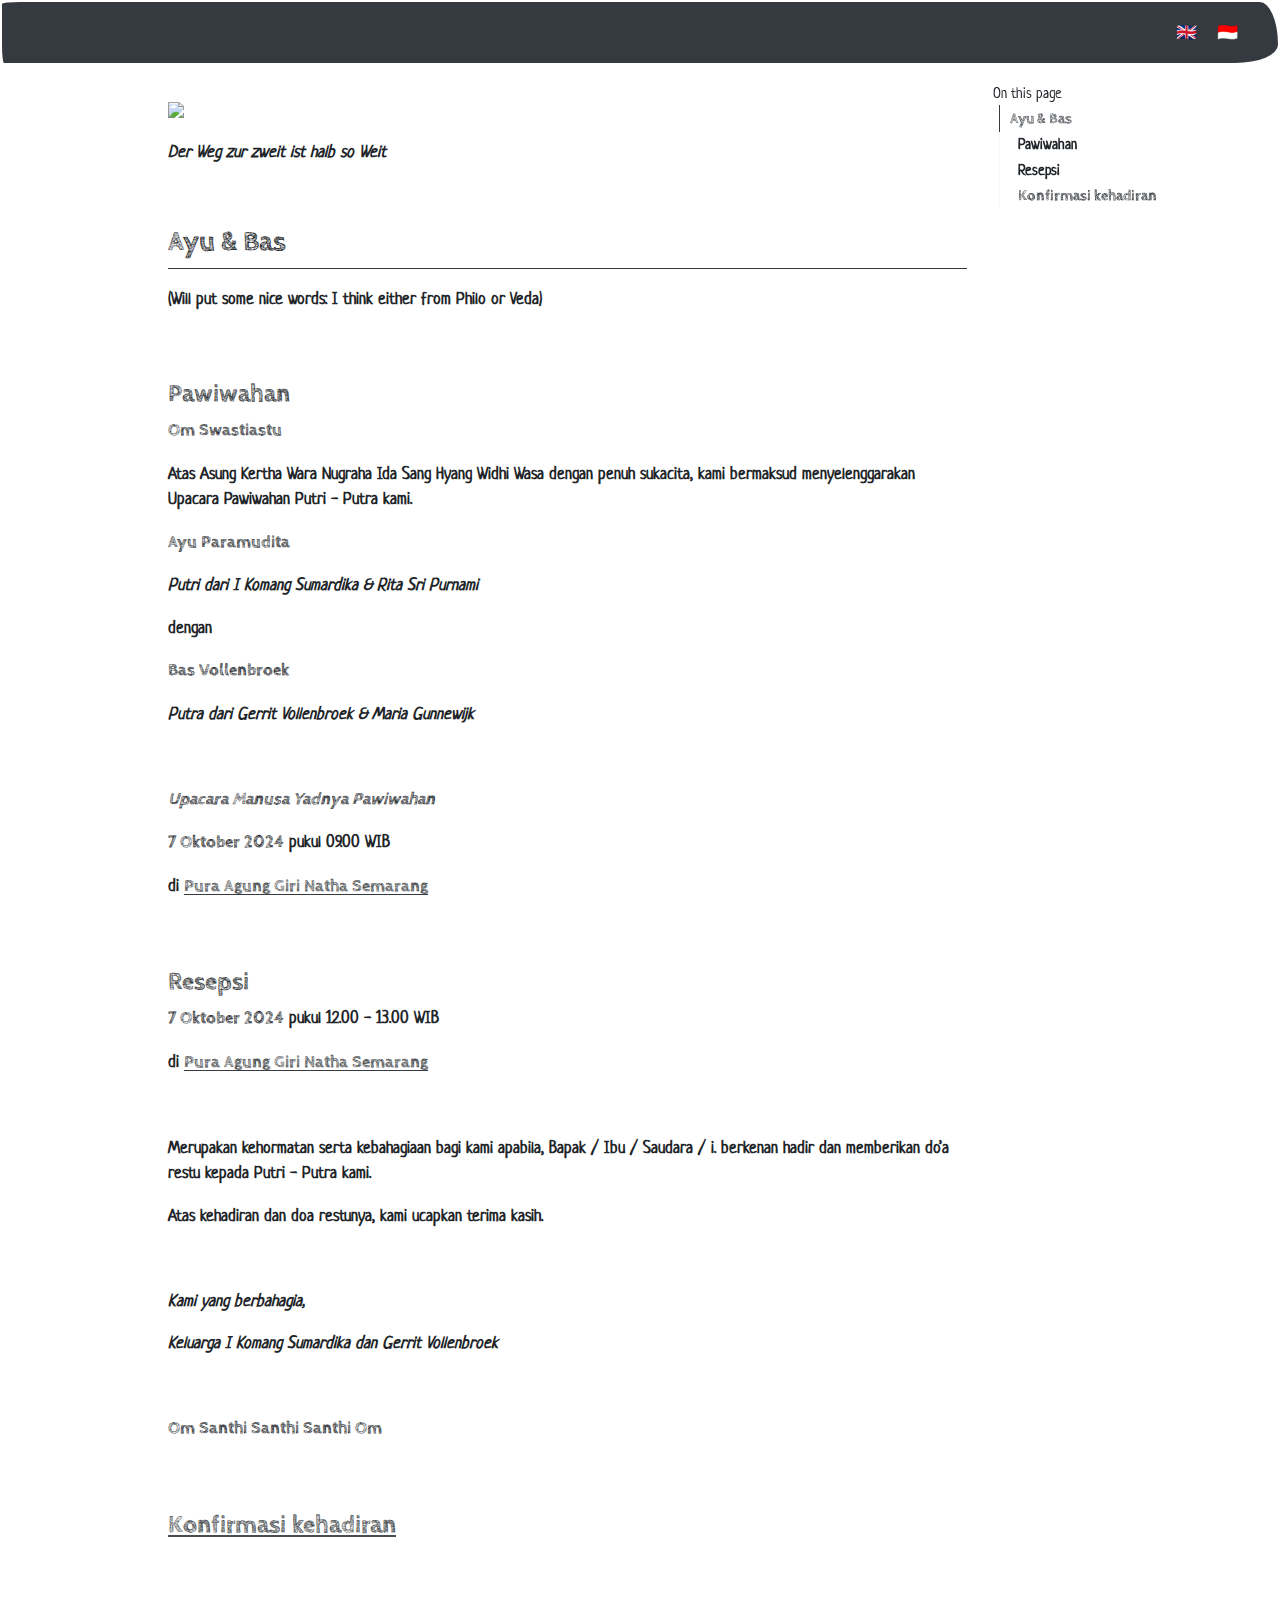
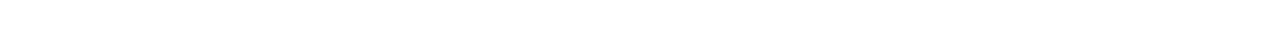
==== index.html @ a416c146 "Built site for gh-pages" ====
<html xmlns="http://www.w3.org/1999/xhtml">    
  <head>      
    <title>Redirect to bahasa.html</title>      
    <meta http-equiv="refresh" content="0;URL='bahasa.html'" />    
  </head>    
  <body> 
  </body>  
</html>
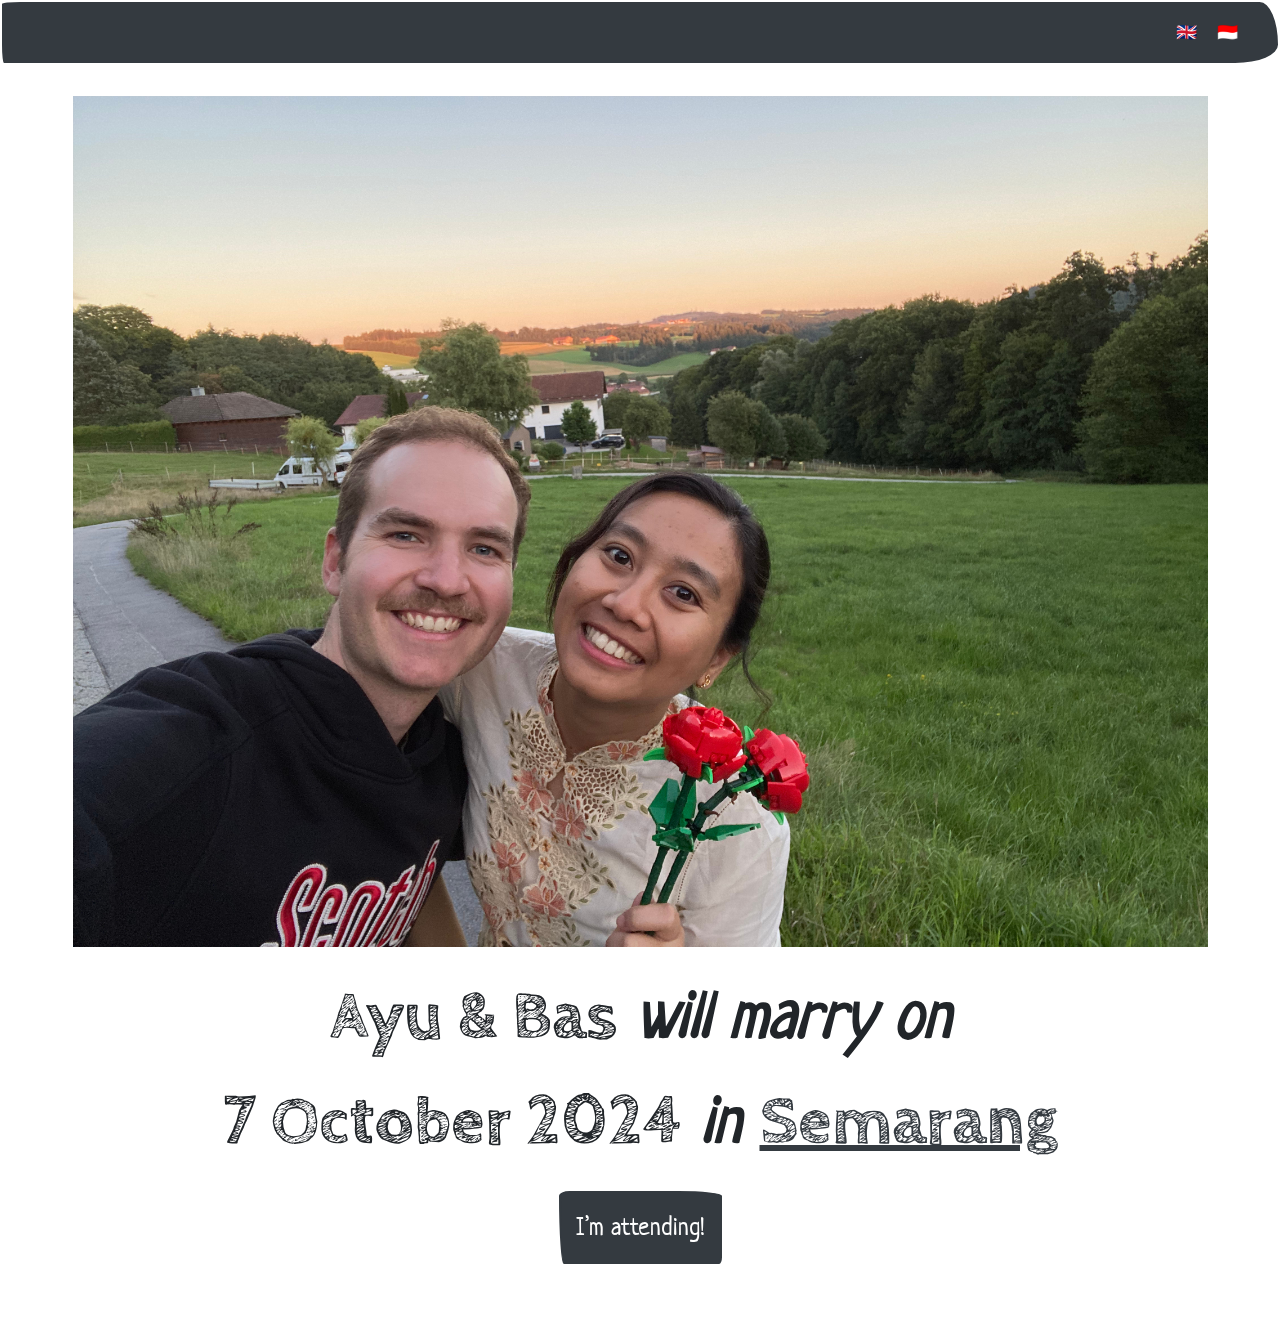
==== commit 1e5a6a1b: "Built site for gh-pages" ====
--- a/index.html
+++ b/index.html
@@ -1,7 +1,7 @@
 <html xmlns="http://www.w3.org/1999/xhtml">    
   <head>      
-    <title>Redirect to bahasa.html</title>      
-    <meta http-equiv="refresh" content="0;URL='bahasa.html'" />    
+    <title>Redirect to english.html</title>      
+    <meta http-equiv="refresh" content="0;URL='english.html'" />    
   </head>    
   <body> 
   </body>  
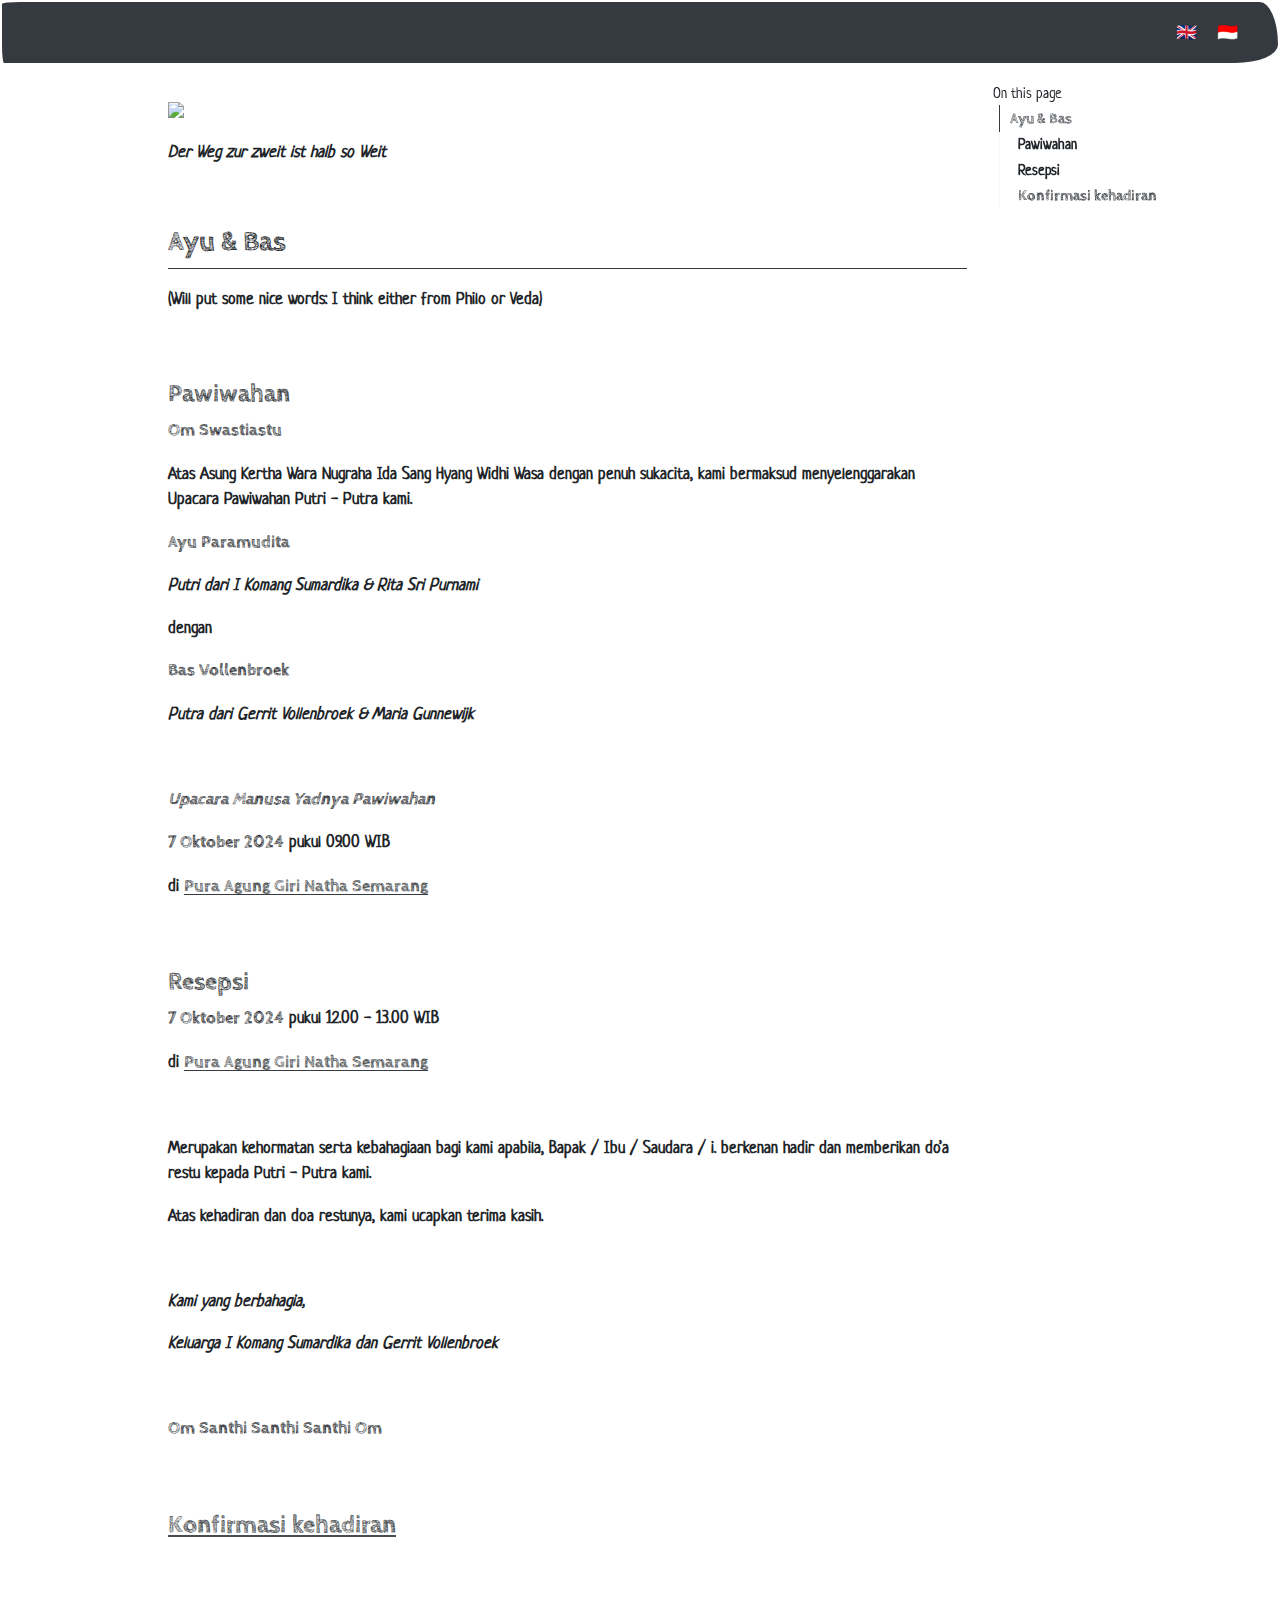
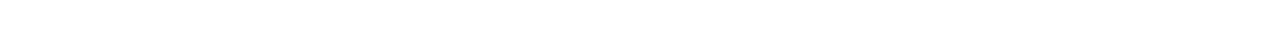
==== commit 77dfd67d: "Built site for gh-pages" ====
--- a/index.html
+++ b/index.html
@@ -1,7 +1,7 @@
 <html xmlns="http://www.w3.org/1999/xhtml">    
   <head>      
-    <title>Redirect to english.html</title>      
-    <meta http-equiv="refresh" content="0;URL='english.html'" />    
+    <title>Redirect to bahasa.html</title>      
+    <meta http-equiv="refresh" content="0;URL='bahasa.html'" />    
   </head>    
   <body> 
   </body>  
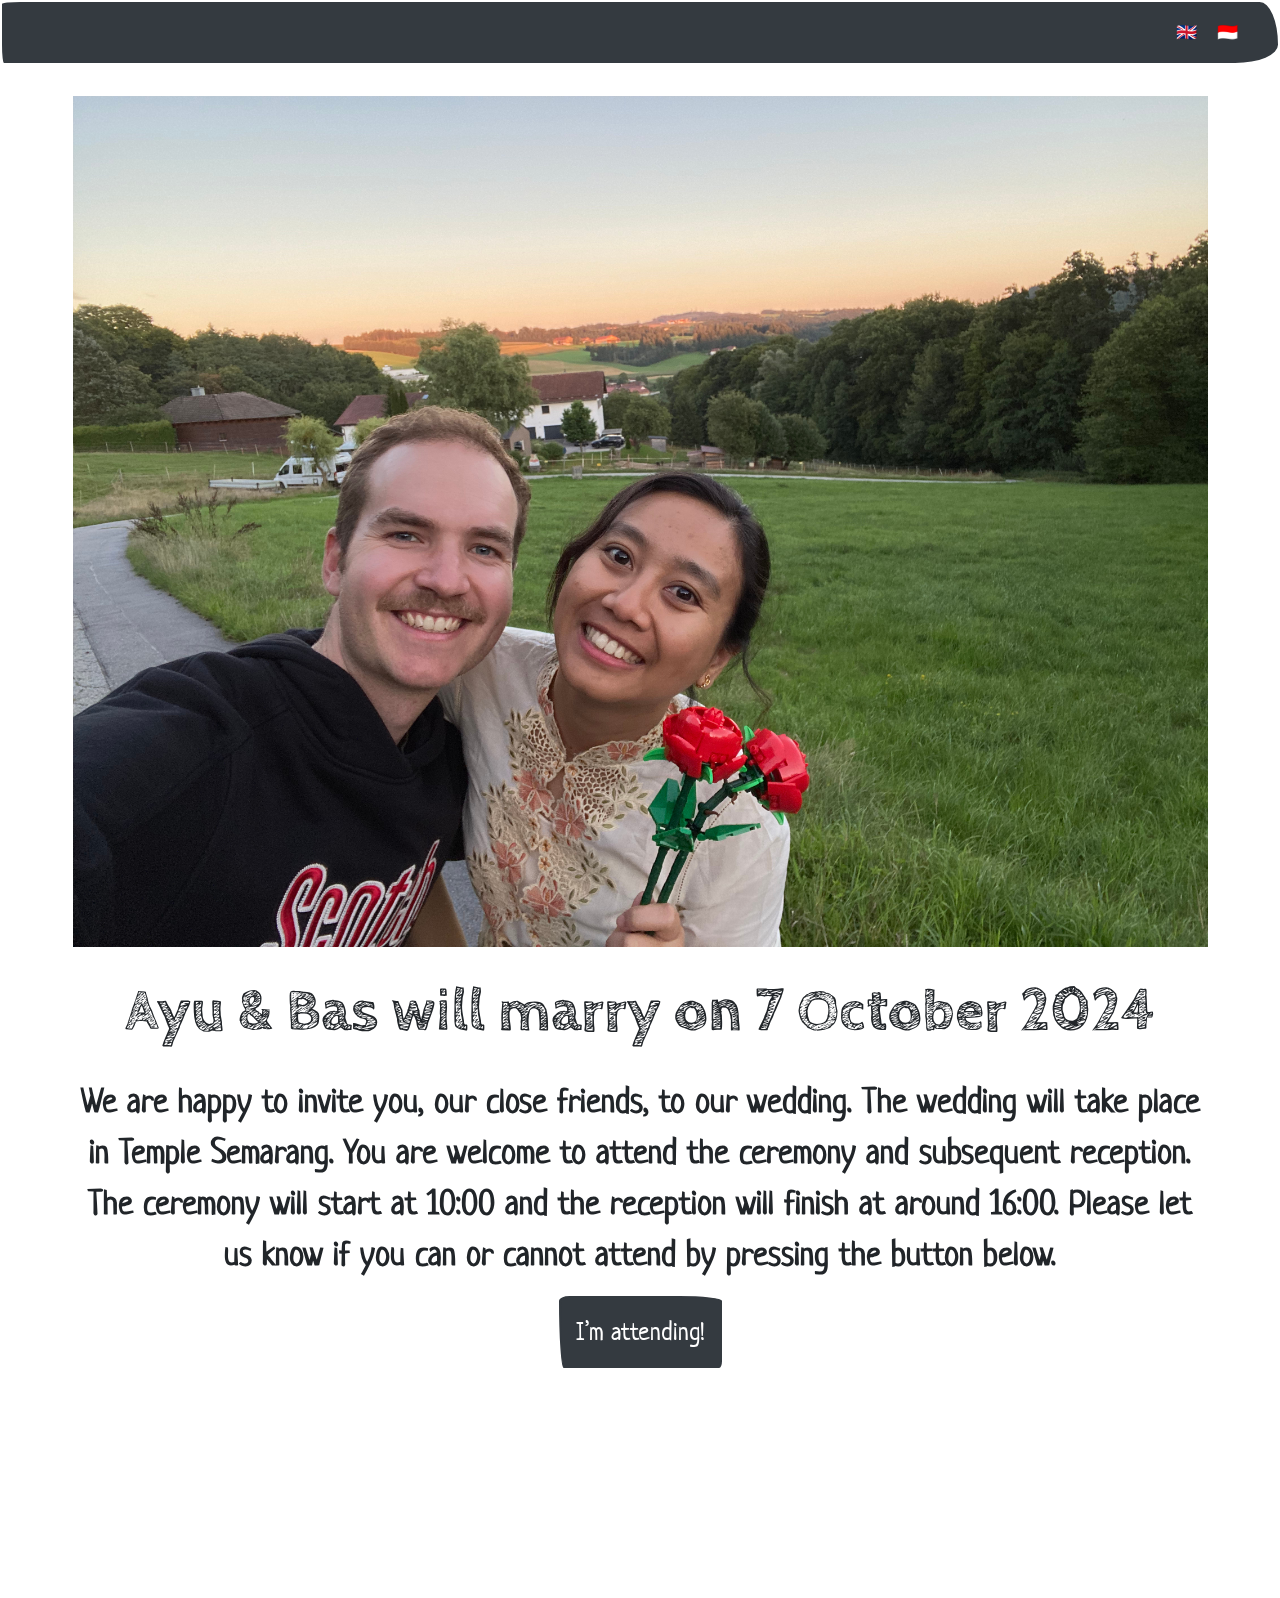
==== commit e23ce2d3: "Built site for gh-pages" ====
--- a/index.html
+++ b/index.html
@@ -1,7 +1,7 @@
 <html xmlns="http://www.w3.org/1999/xhtml">    
   <head>      
-    <title>Redirect to bahasa.html</title>      
-    <meta http-equiv="refresh" content="0;URL='bahasa.html'" />    
+    <title>Redirect to english.html</title>      
+    <meta http-equiv="refresh" content="0;URL='english.html'" />    
   </head>    
   <body> 
   </body>  
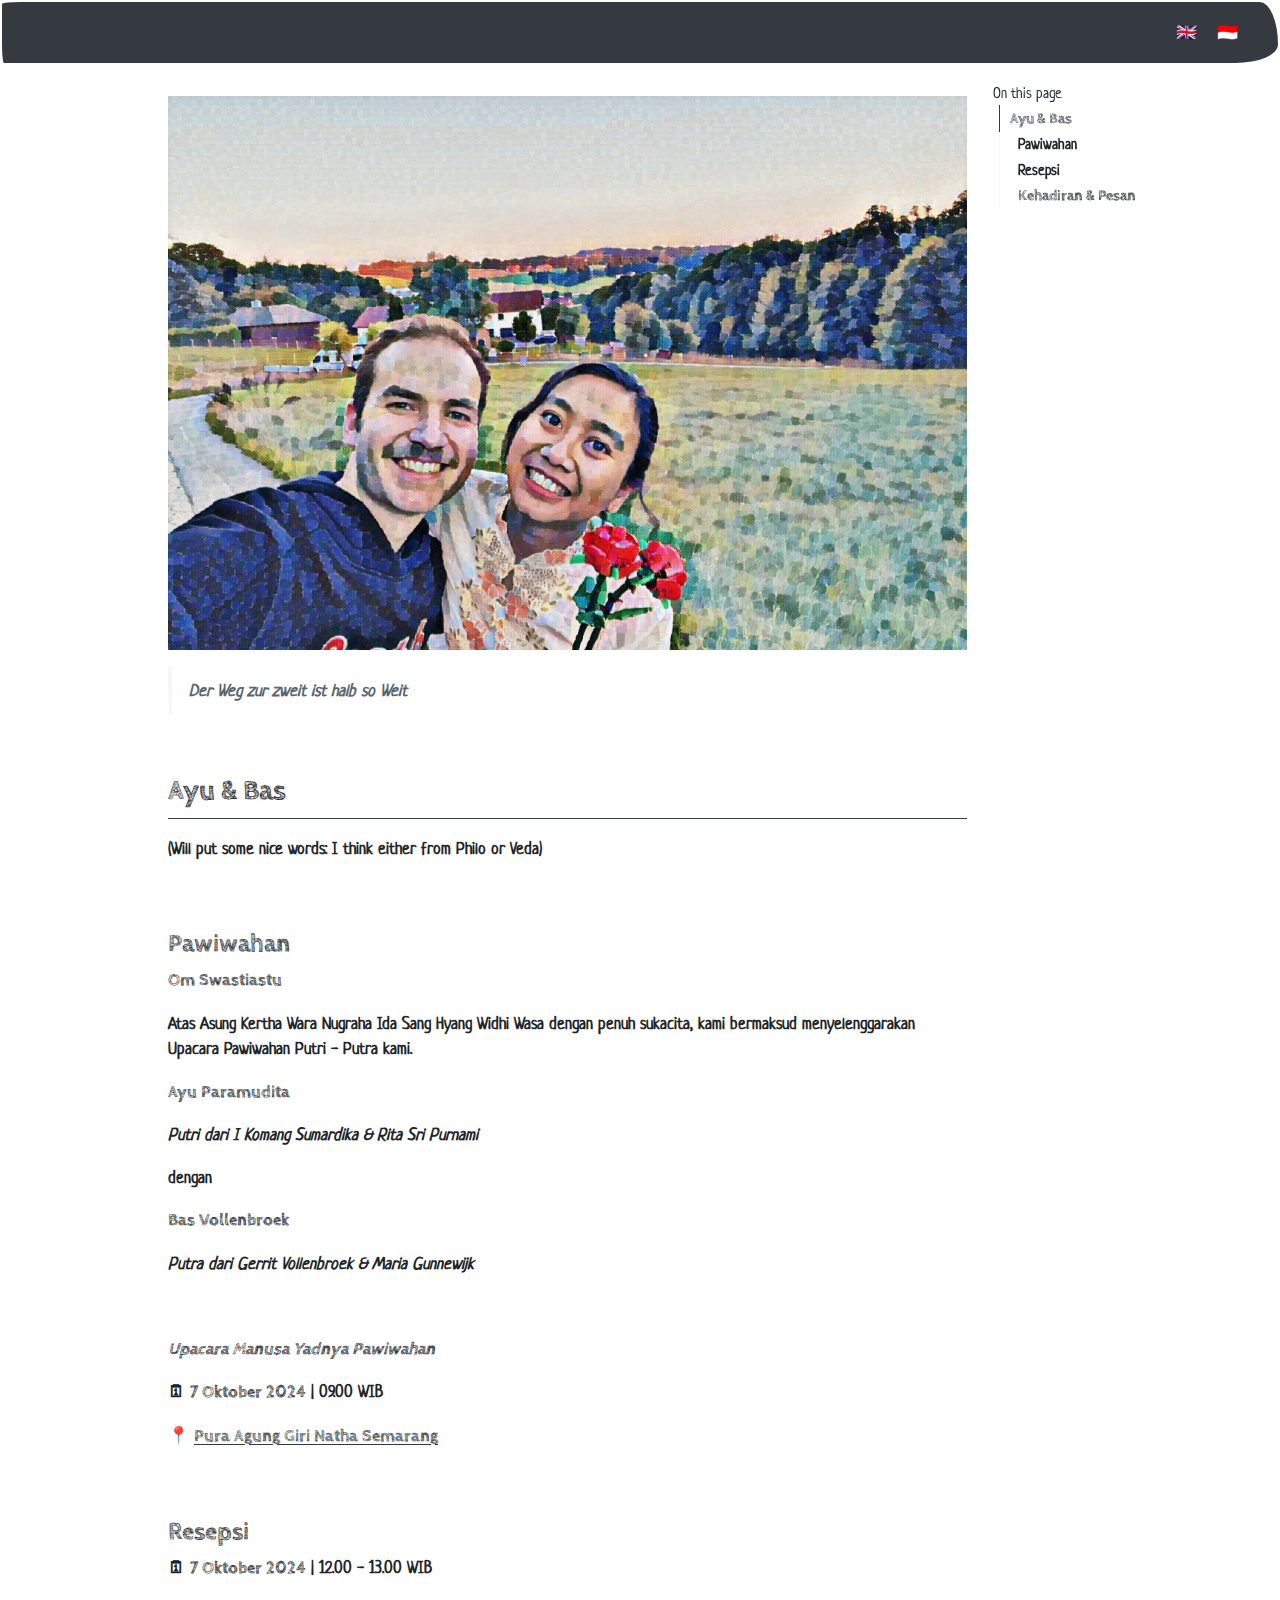
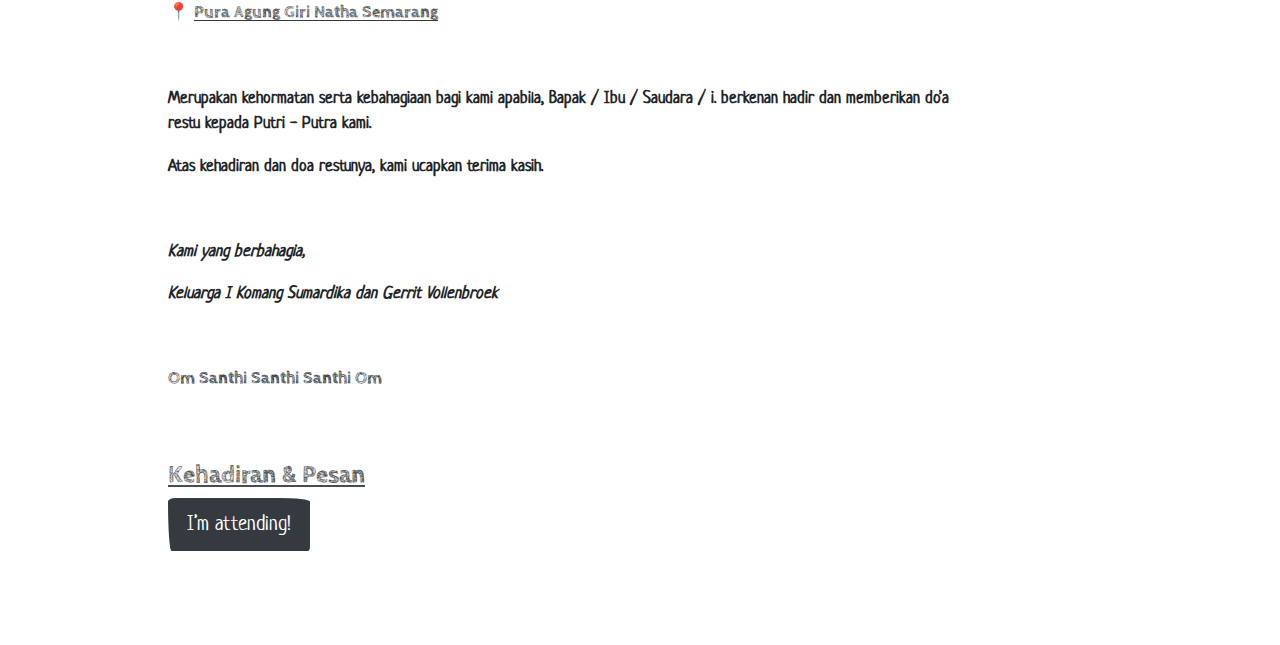
==== commit ab098e64: "Built site for gh-pages" ====
--- a/index.html
+++ b/index.html
@@ -1,7 +1,7 @@
 <html xmlns="http://www.w3.org/1999/xhtml">    
   <head>      
-    <title>Redirect to english.html</title>      
-    <meta http-equiv="refresh" content="0;URL='english.html'" />    
+    <title>Redirect to bahasa.html</title>      
+    <meta http-equiv="refresh" content="0;URL='bahasa.html'" />    
   </head>    
   <body> 
   </body>  
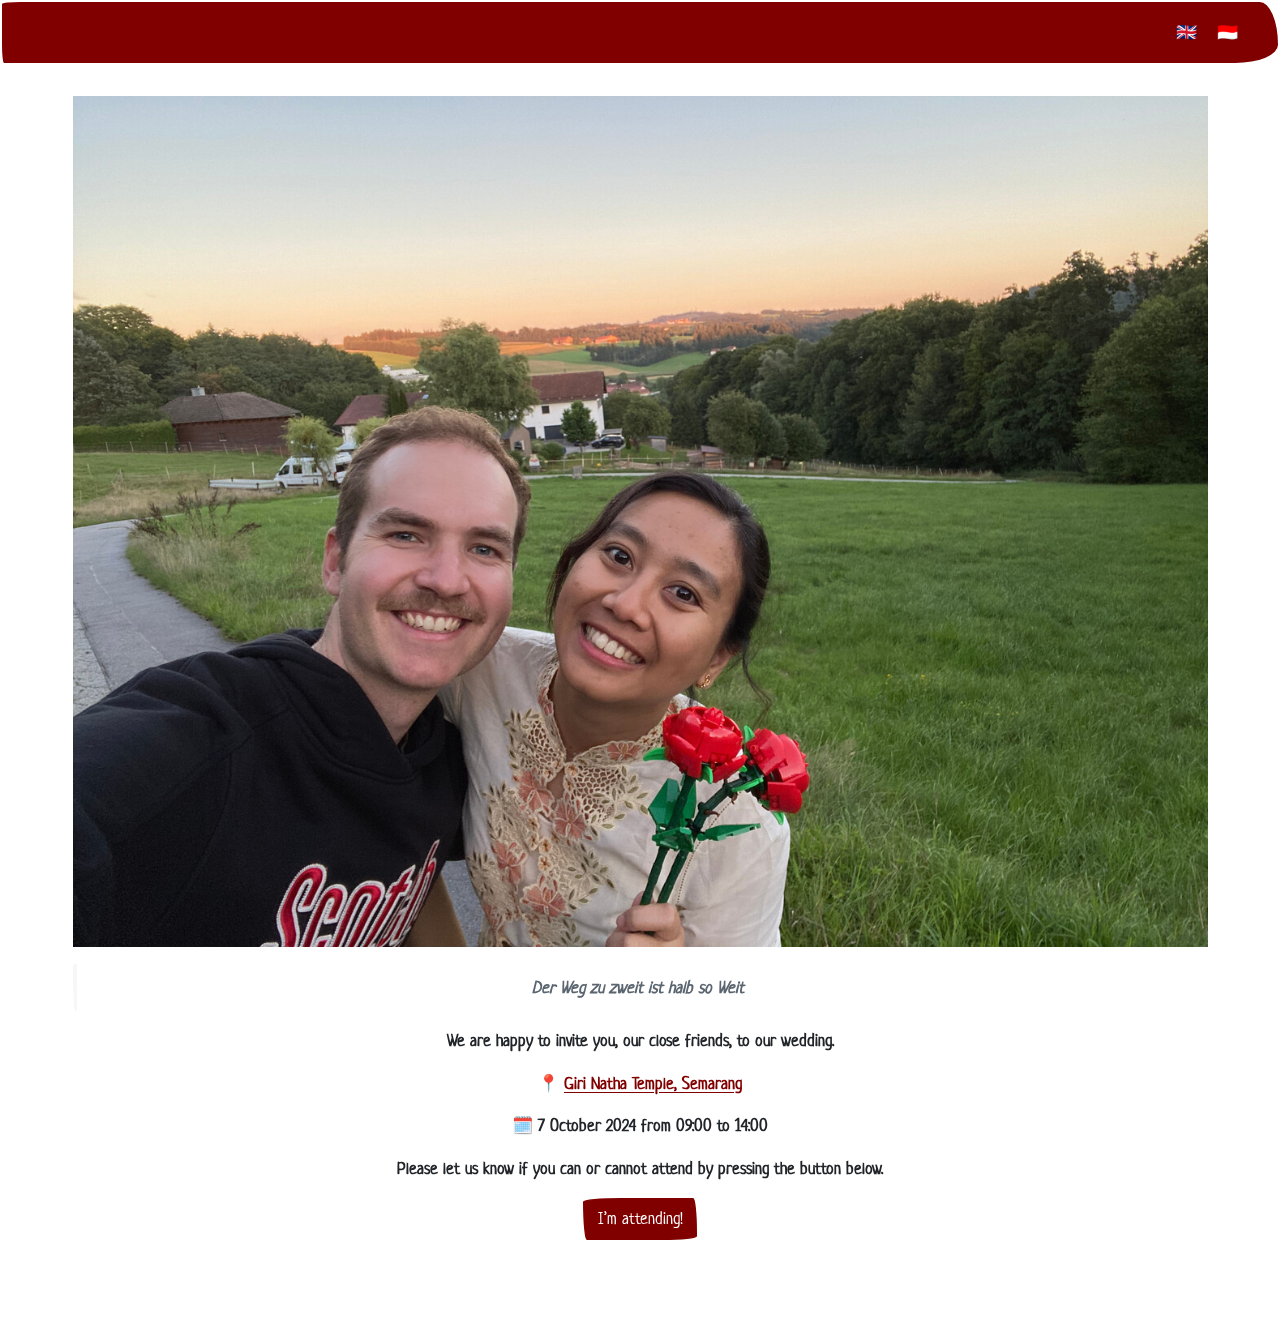
==== commit 211f5dbb: "Built site for gh-pages" ====
--- a/index.html
+++ b/index.html
@@ -1,7 +1,7 @@
 <html xmlns="http://www.w3.org/1999/xhtml">    
   <head>      
-    <title>Redirect to bahasa.html</title>      
-    <meta http-equiv="refresh" content="0;URL='bahasa.html'" />    
+    <title>Redirect to english.html</title>      
+    <meta http-equiv="refresh" content="0;URL='english.html'" />    
   </head>    
   <body> 
   </body>  
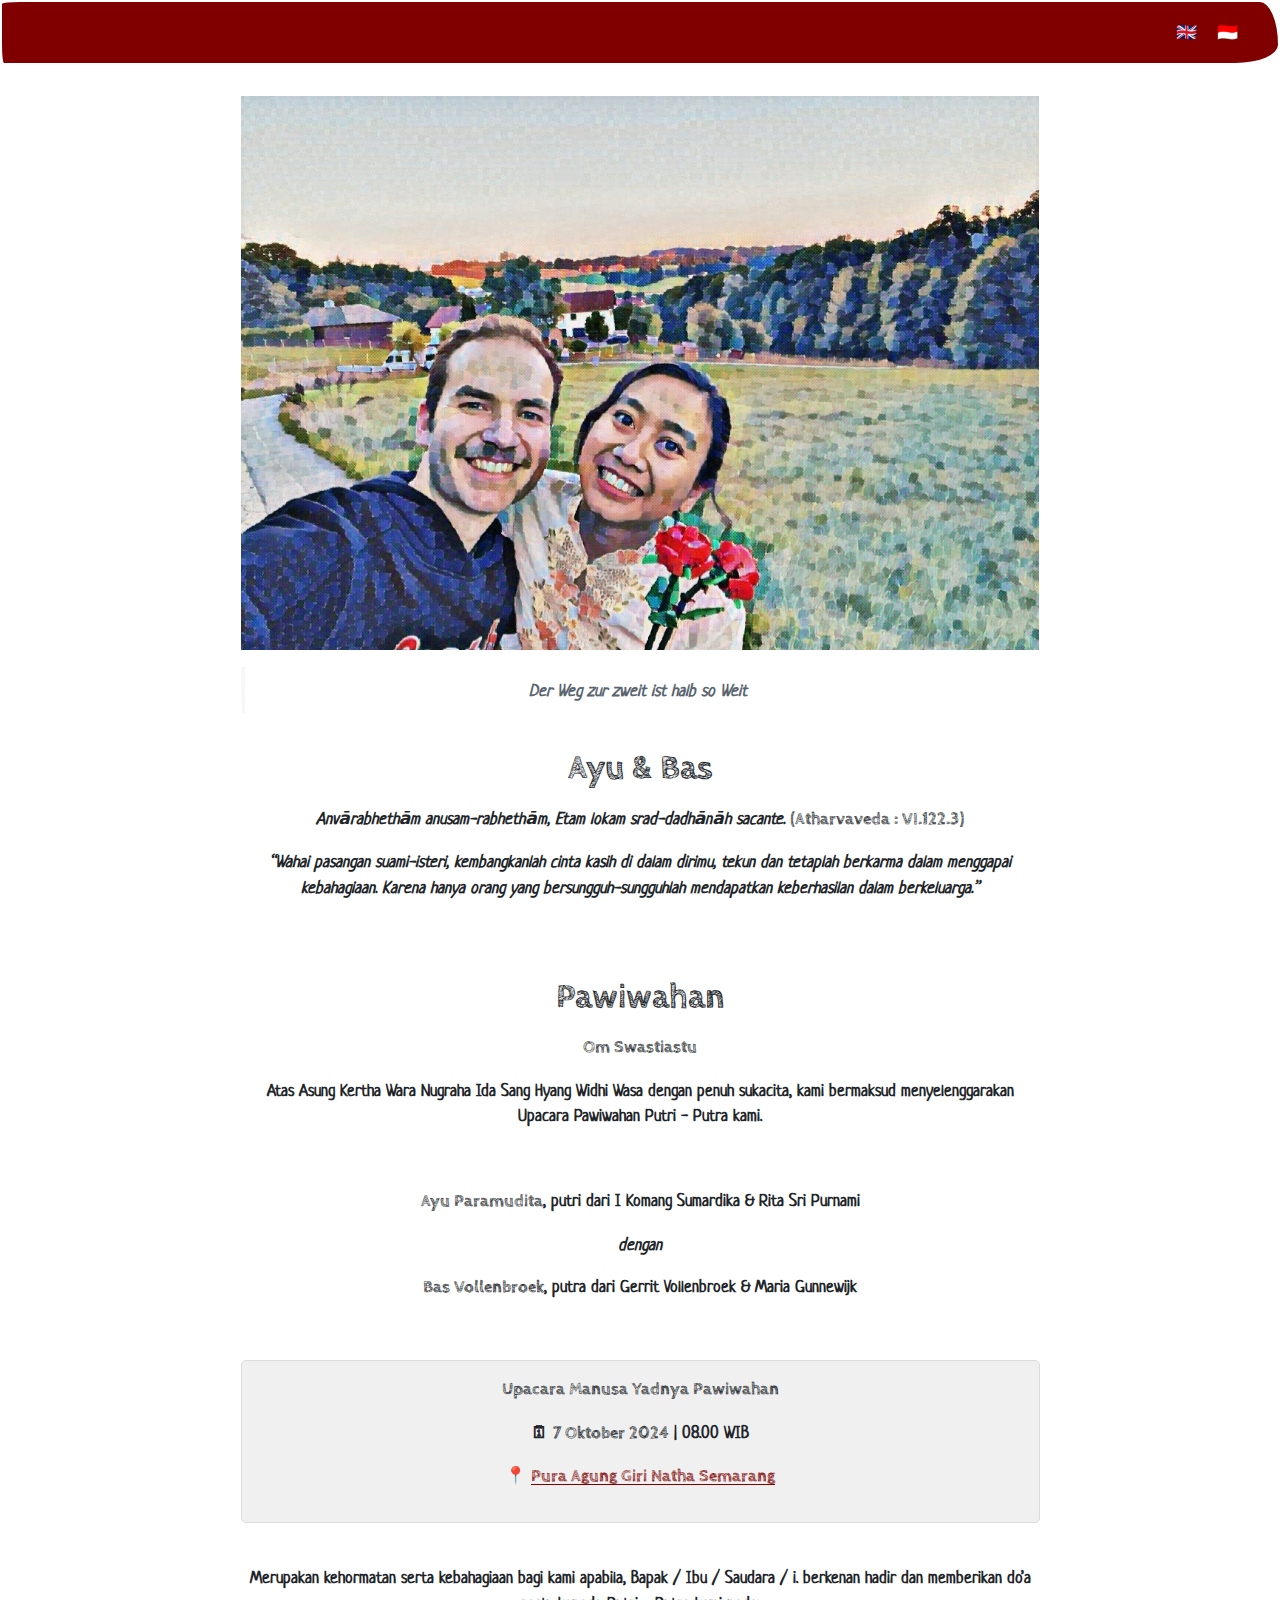
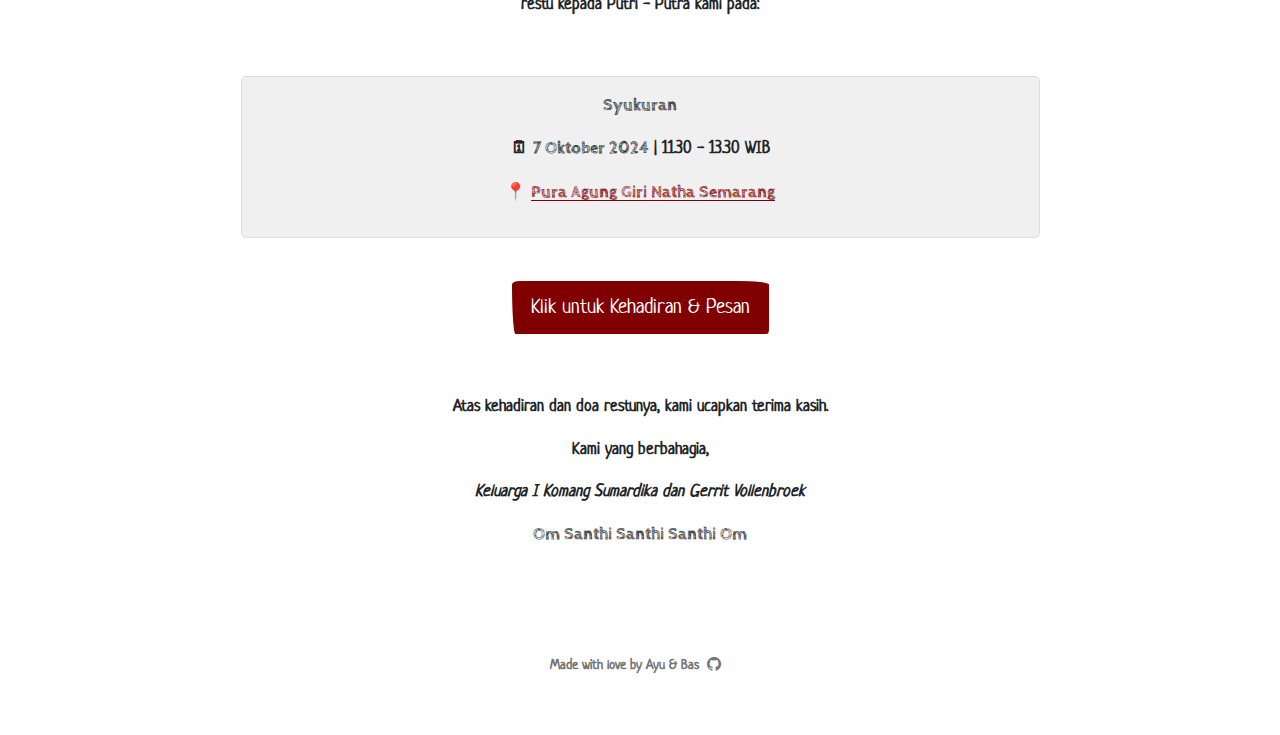
==== commit 6e8e17e8: "Built site for gh-pages" ====
--- a/index.html
+++ b/index.html
@@ -1,7 +1,7 @@
 <html xmlns="http://www.w3.org/1999/xhtml">    
   <head>      
-    <title>Redirect to english.html</title>      
-    <meta http-equiv="refresh" content="0;URL='english.html'" />    
+    <title>Redirect to bahasa.html</title>      
+    <meta http-equiv="refresh" content="0;URL='bahasa.html'" />    
   </head>    
   <body> 
   </body>  
